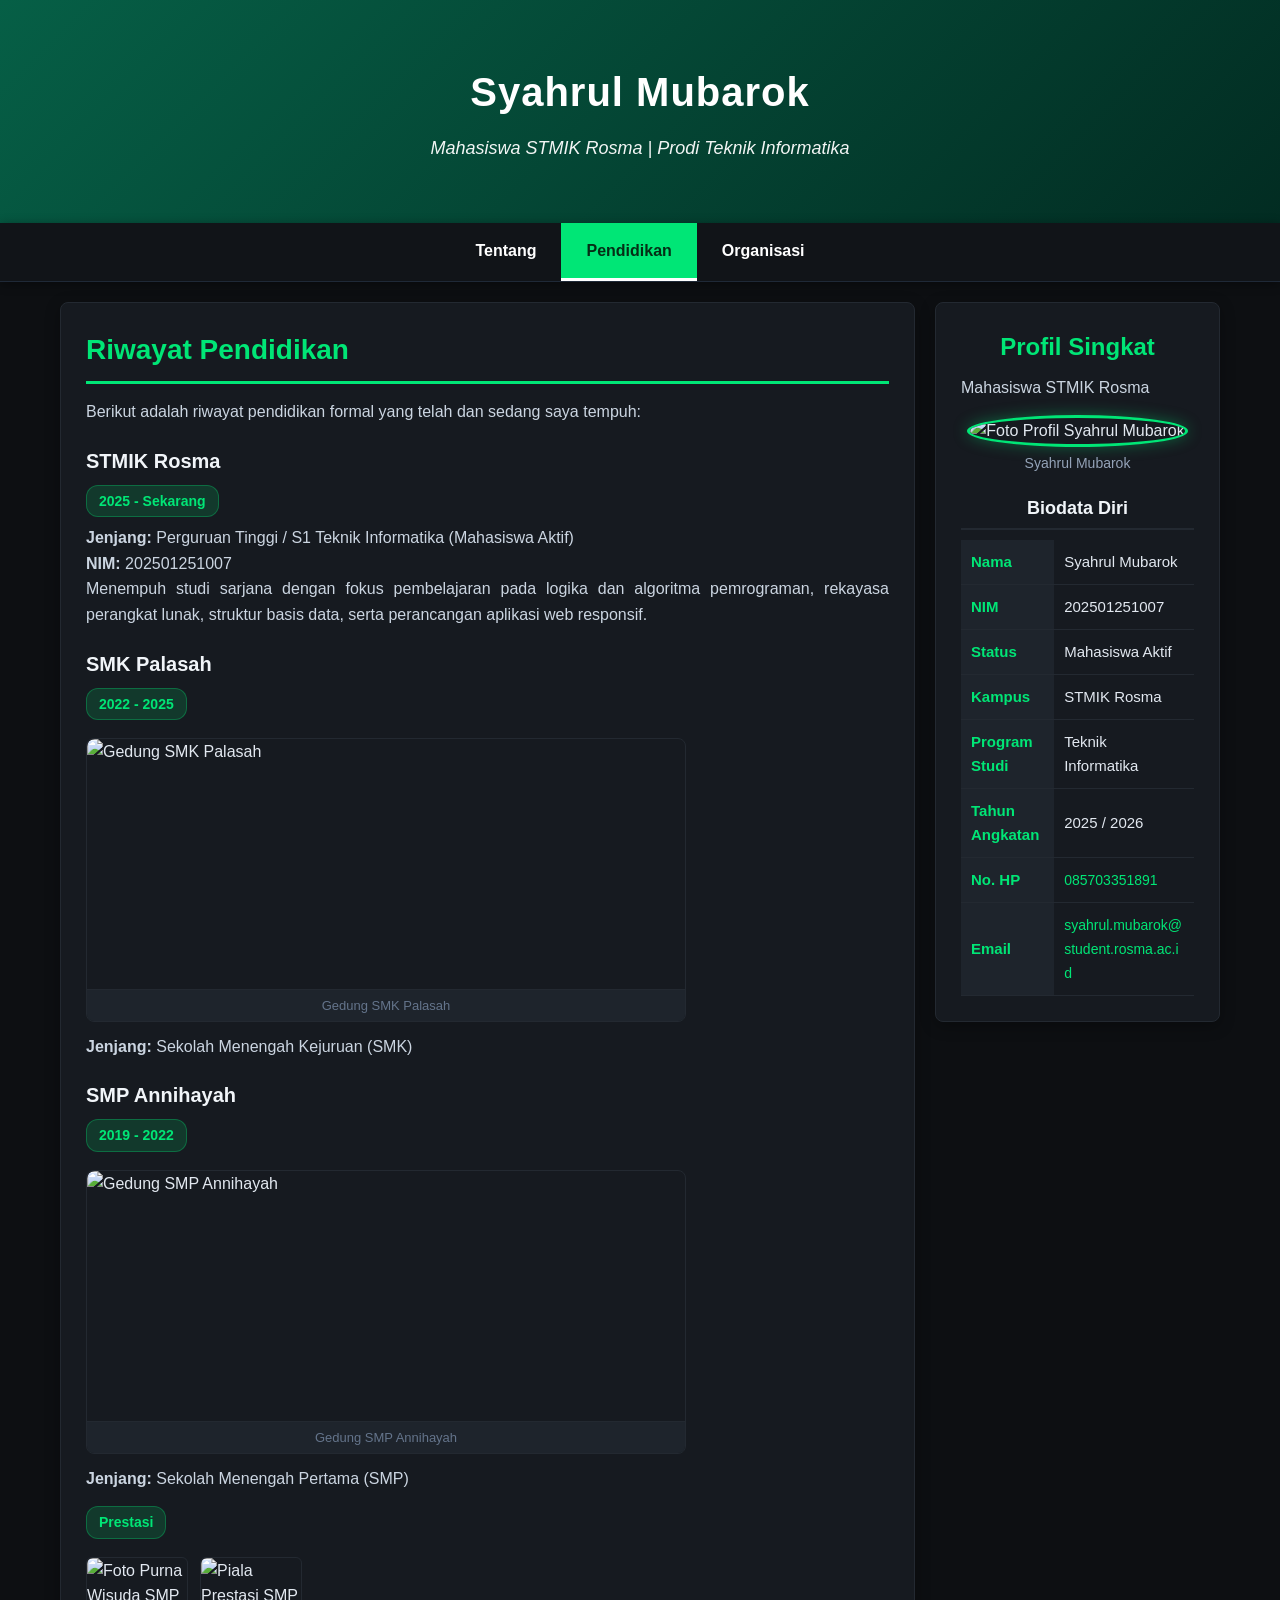
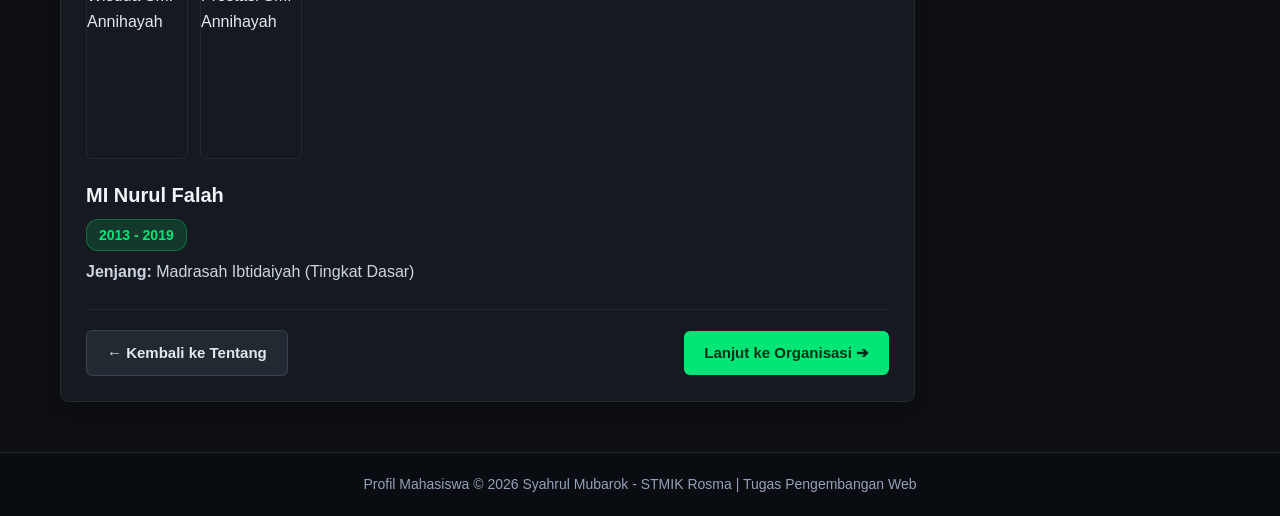
==== pendidikan.html @ 149c8fe5 "Add files via upload" ====
<!DOCTYPE html>
<html lang="id">
<head>
    <meta charset="UTF-8">
    <meta name="viewport" content="width=device-width, initial-scale=1.0">
    <title>Riwayat Pendidikan - Syahrul Mubarok | STMIK Rosma</title>
    <link rel="stylesheet" href="style.css">
</head>
<body>
    <header>
        <div class="jumbotron">
            <h1>Syahrul Mubarok</h1>    
            <p>Mahasiswa STMIK Rosma | Prodi Teknik Informatika</p>
    </header>
    <nav>
        <div class="nav-container">
            <button class="nav-toggle" type="button" aria-label="Buka menu navigasi" aria-expanded="false" aria-controls="nav-menu">&#9776; Menu</button>
            <ul id="nav-menu">
                <li><a href="tentang.html">Tentang</a></li>
                <li><a href="pendidikan.html" class="active">Pendidikan</a></li>
                <li><a href="organisasi.html">Organisasi</a></li>
            </ul>
        </div>
    </nav>

    <main>
        <div id="content">
            <!-- Riwayat Pendidikan -->
            <article id="pendidikan" class="card">
                <h2>Riwayat Pendidikan</h2>
                <p>
                    Berikut adalah riwayat pendidikan formal yang telah dan sedang saya tempuh:
                </p>

                <h3>STMIK Rosma</h3>
                <span class="badge">2025 - Sekarang</span>
                <p>
                    <strong>Jenjang:</strong> Perguruan Tinggi / S1 Teknik Informatika (Mahasiswa Aktif)<br>
                    <strong>NIM:</strong> 202501251007<br>
                    Menempuh studi sarjana dengan fokus pembelajaran pada logika dan algoritma pemrograman, rekayasa perangkat lunak, struktur basis data, serta perancangan aplikasi web responsif.
                </p>

                <h3>SMK Palasah</h3>
                <span class="badge">2022 - 2025</span>
                <figure class="foto-pendidikan">
                    <img src="Asset/Gedung_smk.jpg" alt="Gedung SMK Palasah" />
                    <figcaption>Gedung SMK Palasah</figcaption>
                </figure>
                <p>
                    <strong>Jenjang:</strong> Sekolah Menengah Kejuruan (SMK)<br>

                </p>

                <h3>SMP Annihayah</h3>
                <span class="badge">2019 - 2022</span>
                <figure class="foto-pendidikan">
                    <img src="Asset/Gedung_smp-1.jpg" alt="Gedung SMP Annihayah" />
                    <figcaption>Gedung SMP Annihayah</figcaption>
                </figure>
                <p>
                    <strong>Jenjang:</strong> Sekolah Menengah Pertama (SMP)<br>

                </p>
                <span class="badge">Prestasi</span>
                <div class="foto-prestasi-group">
                    <figure class="foto-prestasi">
                        <img src="Asset/purna.jpg" alt="Foto Purna Wisuda SMP Annihayah" />
                    </figure>
                    <figure class="foto-prestasi">
                        <img src="Asset/piala.jpg" alt="Piala Prestasi SMP Annihayah" />
                    </figure>
                </div>

                <h3>MI Nurul Falah</h3>
                <span class="badge">2013 - 2019</span>
                <p>
                    <strong>Jenjang:</strong> Madrasah Ibtidaiyah (Tingkat Dasar)<br>

                </p>

                <!-- Tombol Navigasi Halaman -->
                <div class="page-navigation">
                    <a href="tentang.html" class="btn-nav btn-secondary">← Kembali ke Tentang</a>
                    <a href="organisasi.html" class="btn-nav">Lanjut ke Organisasi ➔</a>
                </div>
            </article>
        </div>

        <!-- Aside Profil Mahasiswa -->
        <aside>
            <article class="profile card">
                <header>
                    <h2>Profil Singkat</h2>
                    <p>Mahasiswa STMIK Rosma</p>
                    <figure>
                        <img src="Asset/SYAHRUL-1.jpg" alt="Foto Profil Syahrul Mubarok" />
                        <figcaption>Syahrul Mubarok</figcaption>
                    </figure>
                </header>
                <section> 
                    <h3>Biodata Diri</h3>  
                    <table> 
                        <tr> 
                            <th>Nama</th> 
                            <td>Syahrul Mubarok</td> 
                        </tr> 
                        <tr> 
                            <th>NIM</th> 
                            <td>202501251007</td> 
                        </tr> 
                        <tr> 
                            <th>Status</th> 
                            <td>Mahasiswa Aktif</td> 
                        </tr> 
                        <tr> 
                            <th>Kampus</th> 
                            <td>STMIK Rosma</td> 
                        </tr> 
                        <tr> 
                            <th>Program Studi</th> 
                            <td>Teknik Informatika</td> 
                        </tr> 
                        <tr> 
                            <th>Tahun Angkatan</th> 
                            <td>2025 / 2026</td> 
                        </tr> 
                        <tr> 
                            <th>No. HP</th> 
                            <td><a href="tel:085703351891" class="kontak-link">085703351891</a></td> 
                        </tr>
                        <tr> 
                            <th>Email</th> 
                            <td><a href="mailto:syahrul.mubarok@student.rosma.ac.id" class="kontak-link">syahrul.mubarok@<br>student.rosma.ac.id</a></td> 
                        </tr>
                    </table> 
                </section>
            </article>
        </aside>
    </main>

    <footer>
        <p>Profil Mahasiswa &copy; 2026 Syahrul Mubarok - STMIK Rosma | Tugas Pengembangan Web</p>
    </footer>
</body>
</html>
---- style.css ----
/* Reset dasar dan Font */
html {
    scroll-behavior: smooth;
}

* {
    box-sizing: border-box;
    margin: 0;
    padding: 0;
}

body {
    font-family: 'Segoe UI', Tahoma, Geneva, Verdana, sans-serif;
    font-size: 16px;
    line-height: 1.6;
    background-color: #0d0f12;
    color: #e2e8f0;
}

/* Header & Jumbotron (Warna Hijau Tua) */
header {
    background-color: #064e3b;
    color: #ffffff;
    overflow: visible;
}

.jumbotron {
    padding: 60px 20px;
    text-align: center;
    background: linear-gradient(135deg, #065f46 0%, #022c22 100%);
}

.jumbotron h1 {
    font-size: 40px; /* Minimal salah satu ukuran font berbasis 40px */
    margin-bottom: 10px;
    letter-spacing: 1px;
}

.jumbotron p {
    font-size: 18px;
    font-style: italic;
    opacity: 0.95;
}

/* Navigasi */
nav {
    background-color: #111418;
    position: sticky;
    top: 0;
    z-index: 100;
    box-shadow: 0 2px 10px rgba(0, 0, 0, 0.4);
    border-bottom: 1px solid #1f2937;
    transition: transform 0.35s ease;
}

/* Menu ikut tersembunyi saat halaman di-scroll ke bawah */
nav.nav-hidden {
    transform: translateY(-100%);
}

.nav-container {
    max-width: 1200px;
    margin: 0 auto;
}

.nav-toggle {
    display: none;
}

nav ul {
    display: flex;
    justify-content: center;
    list-style: none;
    flex-wrap: wrap;
}

nav ul li a {
    display: block;
    color: #ffffff;
    text-decoration: none;
    padding: 15px 25px;
    font-size: 16px;
    font-weight: 600;
    transition: background-color 0.3s, color 0.3s;
}

nav ul li a:hover {
    background-color: #00e676;
    color: #052e16;
}

nav ul li a.active {
    background-color: #00e676;
    color: #052e16;
    border-bottom: 3px solid #ffffff;
}

/* Tata Letak Utama */
main {
    display: flex;
    max-width: 1200px;
    margin: 20px auto;
    padding: 0 20px;
    gap: 20px;
}

#content {
    flex: 3;
}

aside {
    flex: 1;
}

.card {
    background-color: #161a20;
    border: 1px solid #232931;
    border-radius: 8px;
    padding: 25px;
    margin-bottom: 20px;
    box-shadow: 0 4px 15px rgba(0, 0, 0, 0.3);
    scroll-margin-top: 75px;
}

.badge {
    display: inline-block;
    background-color: rgba(0, 230, 118, 0.15);
    color: #00e676;
    border: 1px solid rgba(0, 230, 118, 0.3);
    font-size: 14px;
    font-weight: 600;
    padding: 4px 12px;
    border-radius: 12px;
    margin-bottom: 8px;
}

.card h2 {
    color: #00e676;
    border-bottom: 3px solid #00e676;
    padding-bottom: 8px;
    margin-bottom: 15px;
    font-size: 28px;
}

.card h3 {
    color: #f1f5f9;
    margin-top: 20px;
    margin-bottom: 8px;
    font-size: 20px;
}

.card p {
    font-size: 16px;
    margin-bottom: 15px;
    text-align: justify;
    color: #cbd5e1;
}

.card ul {
    margin-left: 20px;
    margin-bottom: 15px;
}

.card ul li {
    font-size: 16px;
    margin-bottom: 8px;
    color: #cbd5e1;
}

.feature-image {
    width: 100%;
    max-height: 350px;
    object-fit: cover;
    object-position: top center;
    border-radius: 6px;
    margin-bottom: 15px;
}

/* Foto Bulat di Halaman Tentang */
.foto-tentang {
    text-align: center;
    margin: 10px 0 20px;
}

.foto-tentang img {
    width: 180px;
    height: 180px;
    object-fit: cover;
    object-position: top center;
    border-radius: 50%;
    border: 4px solid #00e676;
    box-shadow: 0 0 20px rgba(0, 230, 118, 0.4);
}

.foto-tentang figcaption {
    font-size: 14px;
    color: #94a3b8;
    margin-top: 8px;
}

/* Foto Landscape di Halaman Pendidikan (600x250) */
.foto-pendidikan {
    margin: 10px 0 12px;
    border-radius: 8px;
    overflow: hidden;
    border: 1px solid #232931;
    width: 100%;
    max-width: 600px;
}

.foto-pendidikan img {
    width: 600px;
    max-width: 100%;
    height: 250px;
    object-fit: cover;
    object-position: center;
    border-radius: 8px 8px 0 0;
    display: block;
}

.foto-pendidikan figcaption {
    font-size: 13px;
    color: #64748b;
    text-align: center;
    padding: 6px 0 4px;
    background-color: #1e242c;
    border-top: 1px solid #232931;
}

/* Foto Prestasi Portrait di SMP (100x200) berdampingan */
.foto-prestasi-group {
    display: flex;
    gap: 12px;
    margin: 10px 0 15px;
    flex-wrap: wrap;
}

.foto-prestasi {
    margin: 0;
    border-radius: 6px;
    overflow: hidden;
    border: 1px solid #232931;
    flex-shrink: 0;
}

.foto-prestasi img {
    width: 100px;
    height: 200px;
    object-fit: cover;
    object-position: center top;
    border-radius: 6px;
    display: block;
}

/* Foto Landscape di Halaman Organisasi (600x250) */
.foto-organisasi {
    margin: 10px 0 12px;
    border-radius: 8px;
    overflow: hidden;
    border: 1px solid #232931;
    width: 100%;
    max-width: 600px;
}

.foto-organisasi img {
    width: 600px;
    max-width: 100%;
    height: 250px;
    object-fit: cover;
    object-position: center;
    border-radius: 8px 8px 0 0;
    display: block;
}

.foto-organisasi figcaption {
    font-size: 13px;
    color: #64748b;
    text-align: center;
    padding: 6px 0 4px;
    background-color: #1e242c;
    border-top: 1px solid #232931;
}

/* Link Kontak di Tabel Biodata */
.kontak-link {
    color: #00e676;
    text-decoration: none;
    word-break: break-all;
    font-size: 14px;
}

.kontak-link:hover {
    text-decoration: underline;
    color: #00ff88;
}

/* Contact Info */
.contact-info {
    background-color: #101418;
    border-left: 4px solid #00e676;
    padding: 15px;
    border-radius: 4px;
    border-top: 1px solid #232931;
    border-right: 1px solid #232931;
    border-bottom: 1px solid #232931;
}

.contact-info p {
    font-size: 16px;
    margin-bottom: 8px;
    text-align: left;
    color: #cbd5e1;
}

/* Navigasi Antar Halaman (Tombol Pindah Halaman) */
.page-navigation {
    display: flex;
    justify-content: space-between;
    align-items: center;
    flex-wrap: wrap;
    gap: 12px;
    margin-top: 25px;
    padding-top: 20px;
    border-top: 1px solid #232931;
}

.btn-nav {
    display: inline-flex;
    align-items: center;
    gap: 6px;
    background-color: #00e676;
    color: #052e16;
    padding: 10px 20px;
    border-radius: 6px;
    text-decoration: none;
    font-weight: 700;
    font-size: 15px;
    transition: background-color 0.2s, transform 0.2s, box-shadow 0.2s;
}

.btn-nav:hover {
    background-color: #00ff88;
    transform: translateY(-2px);
    box-shadow: 0 4px 15px rgba(0, 230, 118, 0.4);
}

.btn-nav.btn-secondary {
    background-color: #232931;
    color: #e2e8f0;
    border: 1px solid #374151;
}

.btn-nav.btn-secondary:hover {
    background-color: #2d3748;
    color: #00e676;
    border-color: #00e676;
}

/* Form Kontak */
.contact-form {
    margin-top: 20px;
}

.form-group {
    margin-bottom: 15px;
}

.form-group label {
    display: block;
    margin-bottom: 6px;
    font-weight: 600;
    color: #e2e8f0;
    font-size: 15px;
}

.form-group input,
.form-group textarea {
    width: 100%;
    padding: 12px;
    background-color: #101418;
    color: #f1f5f9;
    border: 1px solid #374151;
    border-radius: 6px;
    font-family: inherit;
    font-size: 15px;
    transition: border-color 0.2s, box-shadow 0.2s;
}

.form-group input:focus,
.form-group textarea:focus {
    outline: none;
    border-color: #00e676;
    box-shadow: 0 0 0 3px rgba(0, 230, 118, 0.25);
}

.btn-submit {
    background-color: #00e676;
    color: #052e16;
    border: none;
    padding: 12px 24px;
    border-radius: 6px;
    font-size: 16px;
    font-weight: 700;
    cursor: pointer;
    transition: background-color 0.2s, transform 0.2s, box-shadow 0.2s;
}

.btn-submit:hover {
    background-color: #00ff88;
    transform: translateY(-2px);
    box-shadow: 0 4px 15px rgba(0, 230, 118, 0.4);
}

/* Tabel Informasi Biodata Diri */
.profile header {
    background-color: transparent;
    color: #e2e8f0;
    text-align: center;
}

.profile h2 {
    color: #00e676;
    font-size: 24px;
    border-bottom: none;
    margin-bottom: 0;
}

.profile figure {
    text-align: center;
    margin: 15px 0;
}

.profile figure img {
    width: 200px;
    height: 200px;
    object-fit: cover;
    border-radius: 50%;
    border: 3px solid #00e676;
    box-shadow: 0 0 15px rgba(0, 230, 118, 0.35);
}

.profile figcaption {
    font-size: 14px;
    color: #94a3b8;
    margin-top: 5px;
}

.profile section h3 {
    text-align: center;
    border-bottom: 2px solid #232931;
    padding-bottom: 5px;
    margin-bottom: 10px;
    font-size: 18px;
    color: #f1f5f9;
}

table {
    width: 100%;
    border-collapse: collapse;
    margin-top: 10px;
}

table th, table td {
    padding: 10px;
    border-bottom: 1px solid #232931;
    font-size: 15px;
}

table th {
    text-align: left;
    background-color: #1e242c;
    color: #00e676;
    width: 40%;
}

table td {
    color: #e2e8f0;
}

footer {
    background-color: #090c10;
    color: #94a3b8;
    text-align: center;
    padding: 20px;
    margin-top: 30px;
    font-size: 14px;
    border-top: 1px solid #1f2937;
}

/* Responsivitas */
@media screen and (max-width: 768px) {
    main {
        flex-direction: column;
        padding: 0 10px;
    }

    .nav-container {
        padding: 0 10px;
    }

    .nav-toggle {
        display: block;
        width: 100%;
        background-color: #111418;
        color: #ffffff;
        border: none;
        padding: 14px 15px;
        font-size: 16px;
        font-weight: 600;
        font-family: inherit;
        text-align: left;
        cursor: pointer;
    }

    .nav-toggle:hover {
        color: #00e676;
    }

    nav ul {
        flex-direction: column;
        text-align: center;
        max-height: 0;
        overflow: hidden;
        transition: max-height 0.3s ease;
    }

    nav.menu-open ul {
        max-height: 300px;
    }

    nav ul li a {
        padding: 12px;
        font-size: 15px;
        border-bottom: 1px solid #222222;
    }

    .page-navigation {
        flex-direction: column;
        align-items: stretch;
    }

    .btn-nav {
        justify-content: center;
        text-align: center;
    }

    .jumbotron {
        padding: 40px 15px;
    }

    .jumbotron h1 {
        font-size: 28px;
    }

    .jumbotron p {
        font-size: 16px;
    }

    .card {
        padding: 15px;
    }

    .card h2 {
        font-size: 22px;
    }

    .feature-image {
        max-height: 220px;
    }
}
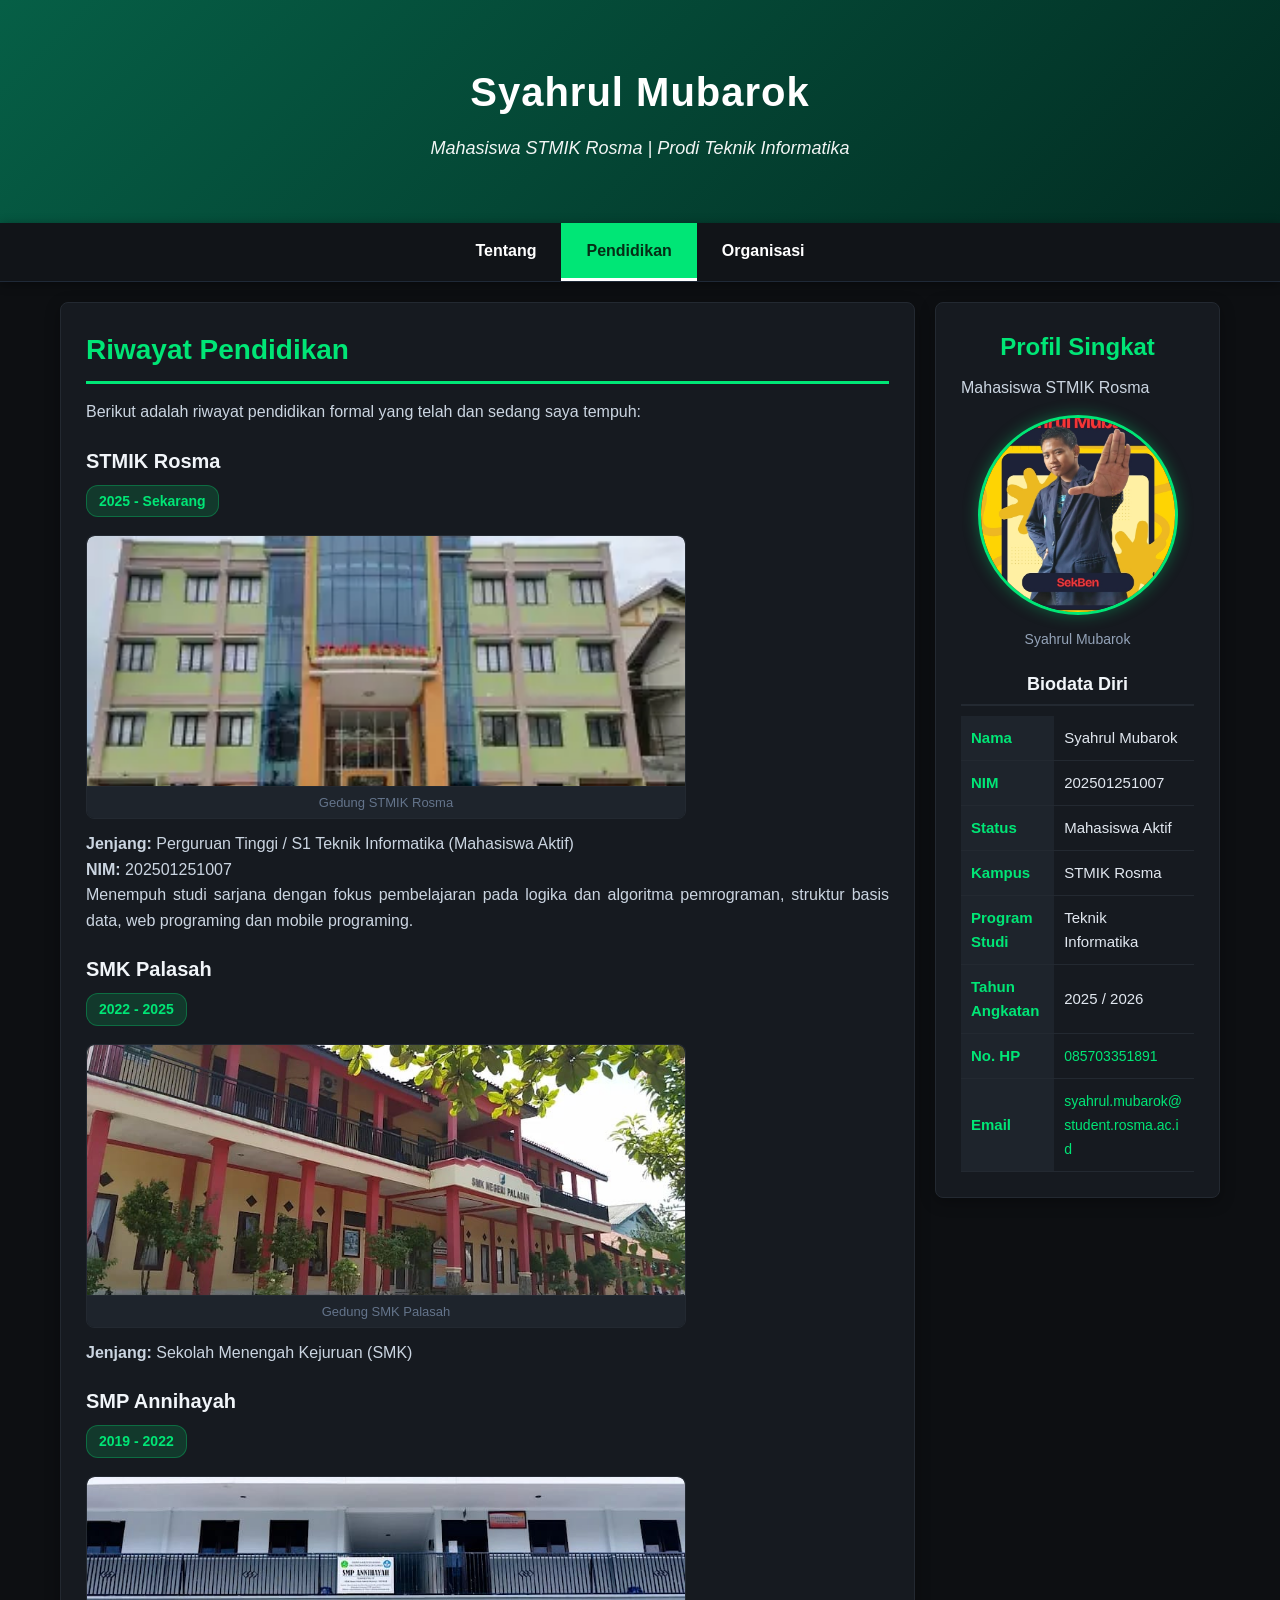
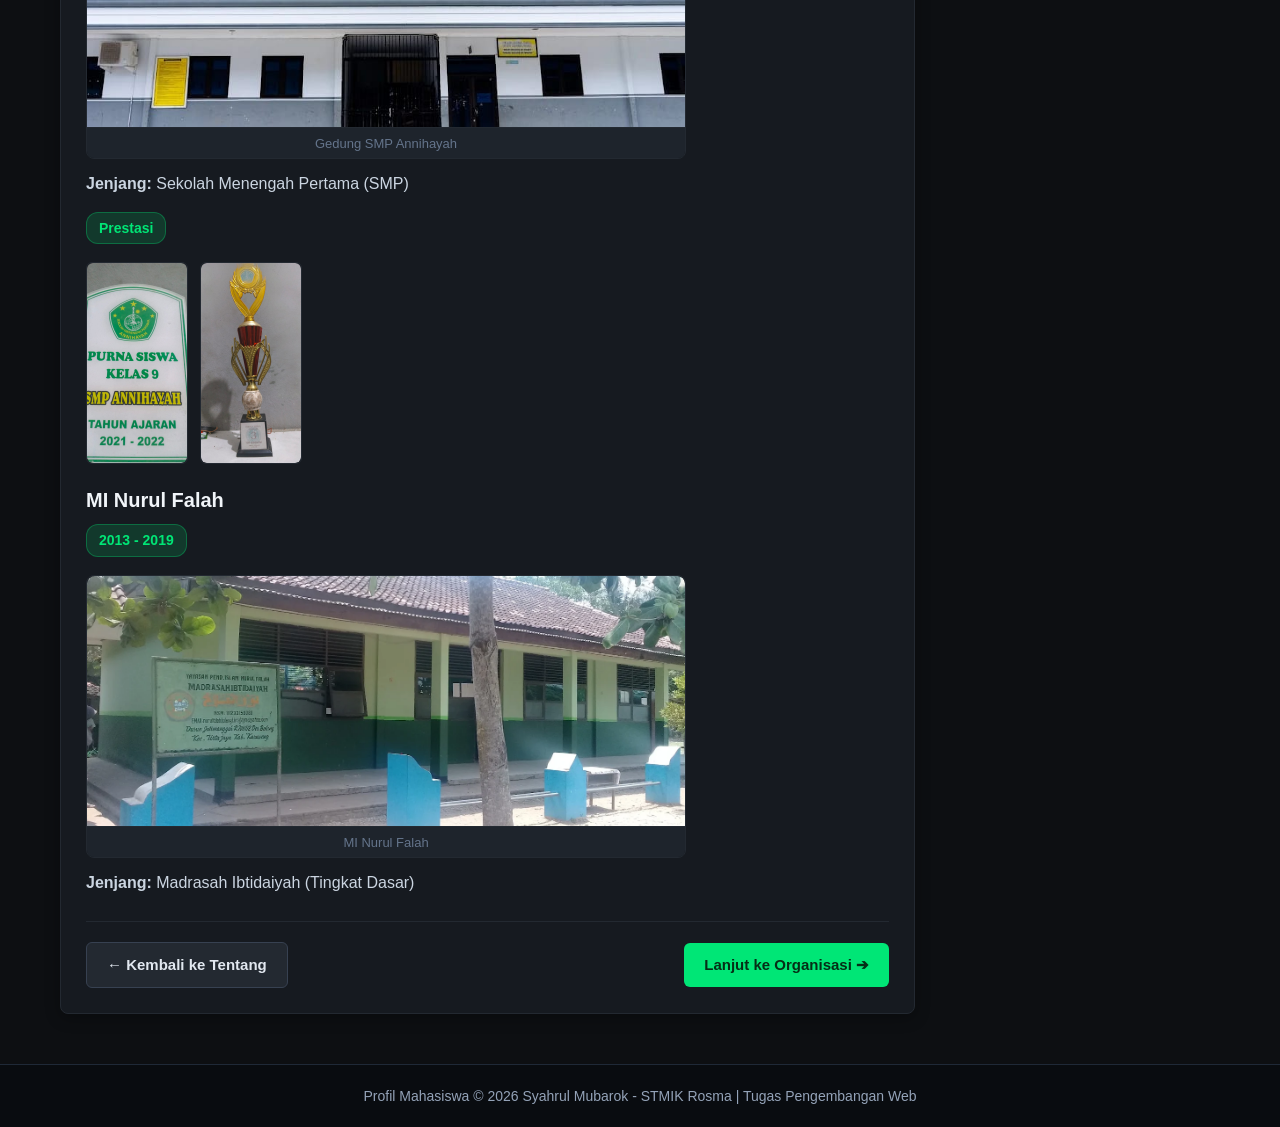
==== commit 0ca83e51: "Modify educational details and image paths Updated image sources and educational descriptions in pen" ====
--- a/pendidikan.html
+++ b/pendidikan.html
@@ -34,16 +34,20 @@
 
                 <h3>STMIK Rosma</h3>
                 <span class="badge">2025 - Sekarang</span>
+                 <figure class="foto-pendidikan">
+                    <img src="Gedung-STMIK_ROSMA.webp" alt="Gedung STMIK Rosma" />
+                    <figcaption>Gedung STMIK Rosma</figcaption>
+                </figure>
                 <p>
                     <strong>Jenjang:</strong> Perguruan Tinggi / S1 Teknik Informatika (Mahasiswa Aktif)<br>
                     <strong>NIM:</strong> 202501251007<br>
-                    Menempuh studi sarjana dengan fokus pembelajaran pada logika dan algoritma pemrograman, rekayasa perangkat lunak, struktur basis data, serta perancangan aplikasi web responsif.
+                    Menempuh studi sarjana dengan fokus pembelajaran pada logika dan algoritma pemrograman, struktur basis data, web programing dan mobile programing.
                 </p>
 
                 <h3>SMK Palasah</h3>
                 <span class="badge">2022 - 2025</span>
                 <figure class="foto-pendidikan">
-                    <img src="Asset/Gedung_smk.jpg" alt="Gedung SMK Palasah" />
+                    <img src="Gedung_smk.jpg" alt="Gedung SMK Palasah" />
                     <figcaption>Gedung SMK Palasah</figcaption>
                 </figure>
                 <p>
@@ -54,7 +58,7 @@
                 <h3>SMP Annihayah</h3>
                 <span class="badge">2019 - 2022</span>
                 <figure class="foto-pendidikan">
-                    <img src="Asset/Gedung_smp-1.jpg" alt="Gedung SMP Annihayah" />
+                    <img src="Gedung_smp-1.jpg" alt="Gedung SMP Annihayah" />
                     <figcaption>Gedung SMP Annihayah</figcaption>
                 </figure>
                 <p>
@@ -64,15 +68,19 @@
                 <span class="badge">Prestasi</span>
                 <div class="foto-prestasi-group">
                     <figure class="foto-prestasi">
-                        <img src="Asset/purna.jpg" alt="Foto Purna Wisuda SMP Annihayah" />
+                        <img src="purna.jpg" alt="Foto Purna Wisuda SMP Annihayah" />
                     </figure>
                     <figure class="foto-prestasi">
-                        <img src="Asset/piala.jpg" alt="Piala Prestasi SMP Annihayah" />
+                        <img src="piala.jpg" alt="Piala Prestasi SMP Annihayah" />
                     </figure>
                 </div>
 
                 <h3>MI Nurul Falah</h3>
                 <span class="badge">2013 - 2019</span>
+                 <figure class="foto-pendidikan">
+                    <img src="MI-Nurul-Falah.webp" alt="MI Nurul Falah" />
+                    <figcaption>MI Nurul Falah</figcaption>
+                </figure>
                 <p>
                     <strong>Jenjang:</strong> Madrasah Ibtidaiyah (Tingkat Dasar)<br>
 
@@ -93,7 +101,7 @@
                     <h2>Profil Singkat</h2>
                     <p>Mahasiswa STMIK Rosma</p>
                     <figure>
-                        <img src="Asset/SYAHRUL-1.jpg" alt="Foto Profil Syahrul Mubarok" />
+                        <img src="SYAHRUL-1.jpg" alt="Foto Profil Syahrul Mubarok" />
                         <figcaption>Syahrul Mubarok</figcaption>
                     </figure>
                 </header>
